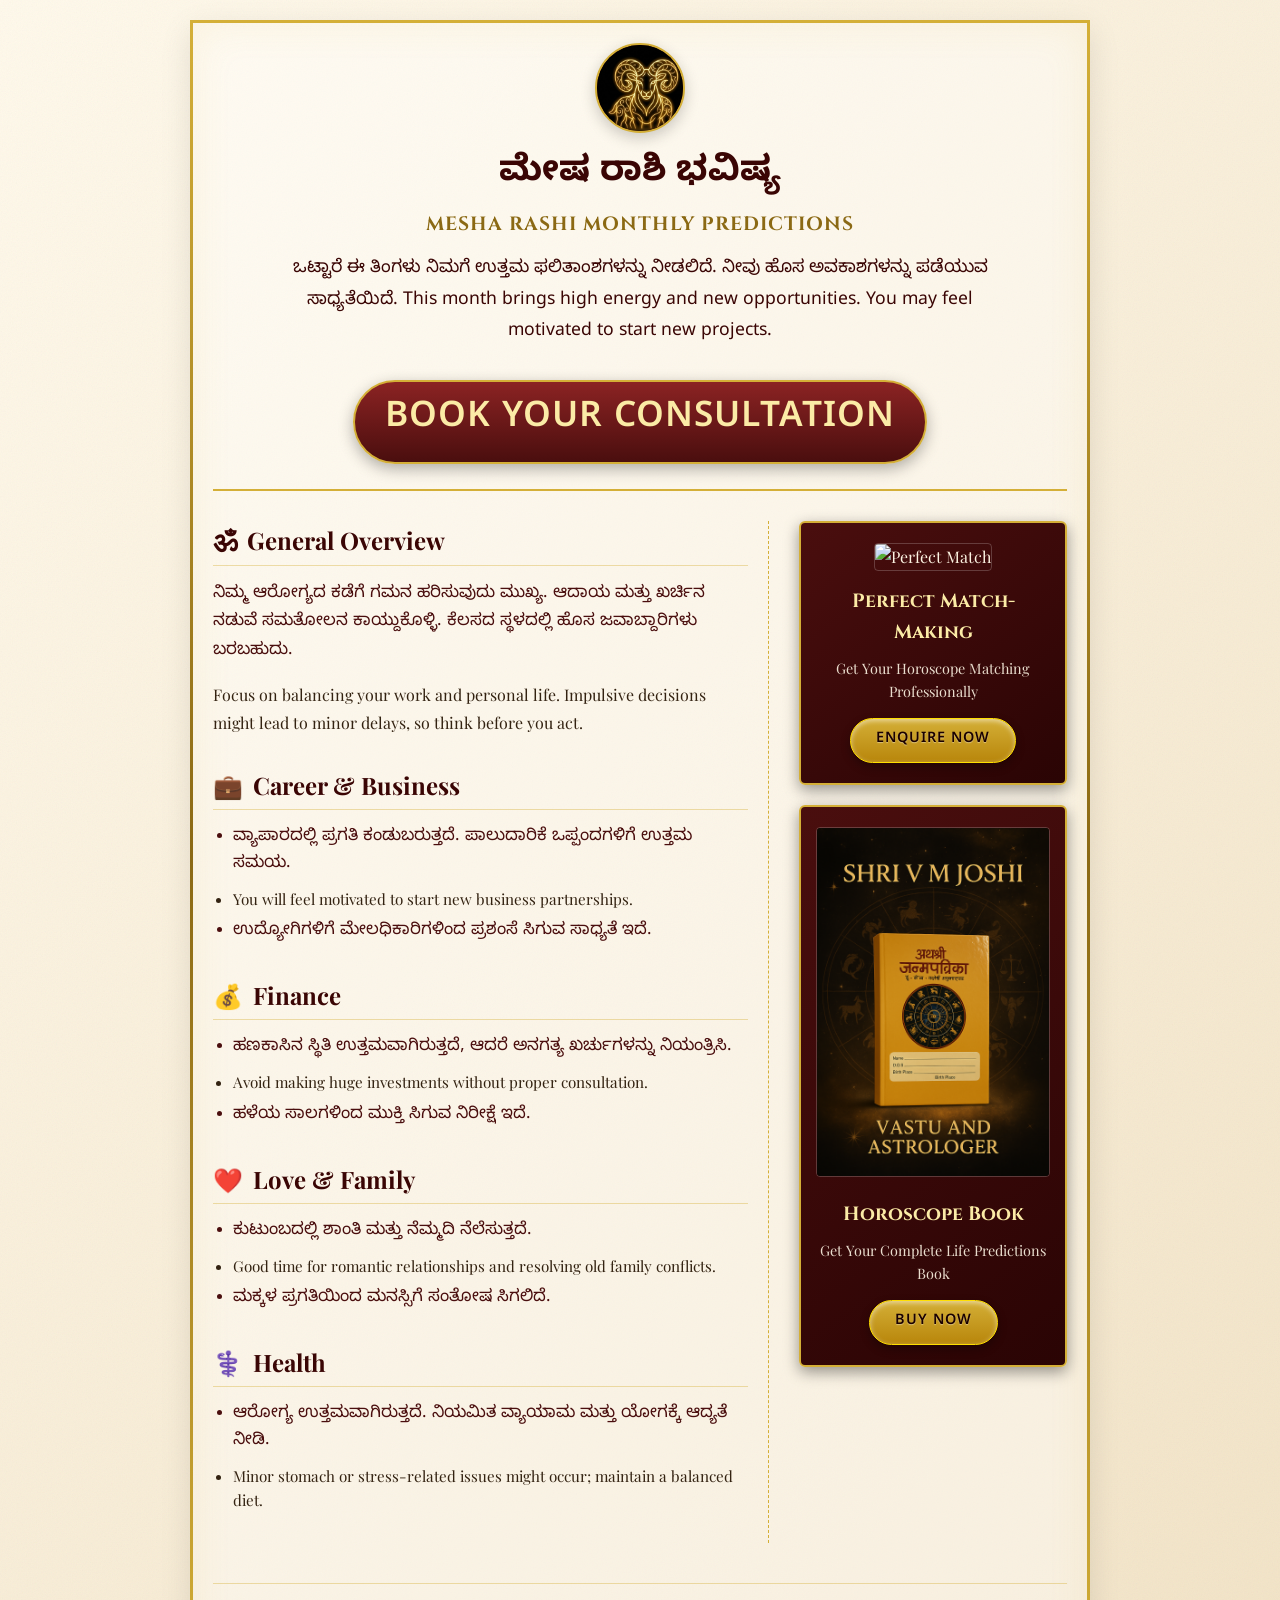
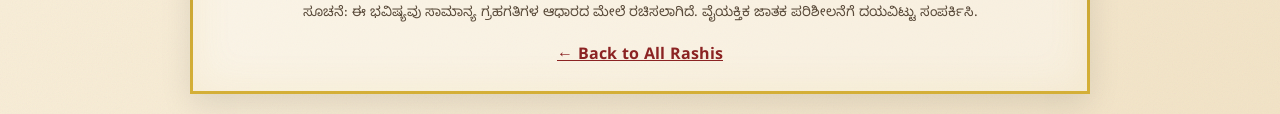
==== mesha.html @ 95250525 "Initial commit" ====
<!DOCTYPE html>
<html lang="en">

<head>
    <meta charset="UTF-8">
    <meta name="viewport" content="width=device-width, initial-scale=1.0">
    <title>Mesha Rashi Predictions - Astrovastu Shri M Joshi</title>
    <link rel="stylesheet" href="assets/css/style.css">
    <!-- Placeholder for SEO -->
    <meta name="description" content="Monthly predictions for Mesha Rashi.">
</head>

<body class="prediction-body">

    <div class="container">
        <div class="prediction-container">

            <!-- Header Section -->
            <div class="prediction-header">
                <div class="header-rashi-icon">
                    <img src="assets/img/rashis/mesha.jpeg" alt="Mesha Rashi">
                </div>
                <h1 class="kannada-text">ಮೇಷ ರಾಶಿ ಭವಿಷ್ಯ</h1>
                <h2 class="english-heading">Mesha Rashi Monthly Predictions</h2>

                <p class="kannada-text"
                    style="max-width: 700px; margin: 15px auto 0; font-size: 1.1rem; line-height: 1.8;">
                    ಒಟ್ಟಾರೆ ಈ ತಿಂಗಳು ನಿಮಗೆ ಉತ್ತಮ ಫಲಿತಾಂಶಗಳನ್ನು ನೀಡಲಿದೆ. ನೀವು ಹೊಸ ಅವಕಾಶಗಳನ್ನು ಪಡೆಯುವ ಸಾಧ್ಯತೆಯಿದೆ.
                    This month brings high energy and new opportunities. You may feel motivated to start new projects.
                </p>

                <!-- Main CTA Button underneath intro -->
                <a href="https://astrovastushrivmjoshi.com/services/astrology-consultation/"
                    class="btn btn-cta-large kannada-text">
                    Book Your Consultation
                </a>
            </div>

            <!-- Content Layout -->
            <div class="prediction-content-wrapper">

                <!-- Main Text Content (Left Column on Desktop) -->
                <div class="main-content">

                    <!-- General Overview -->
                    <div class="pred-section">
                        <h3><span style="font-size: 1.8rem; line-height: 1;">ॐ</span> General Overview</h3>
                        <p class="kannada-text">
                            ನಿಮ್ಮ ಆರೋಗ್ಯದ ಕಡೆಗೆ ಗಮನ ಹರಿಸುವುದು ಮುಖ್ಯ. ಆದಾಯ ಮತ್ತು ಖರ್ಚಿನ ನಡುವೆ ಸಮತೋಲನ ಕಾಯ್ದುಕೊಳ್ಳಿ. ಕೆಲಸದ
                            ಸ್ಥಳದಲ್ಲಿ ಹೊಸ ಜವಾಬ್ದಾರಿಗಳು ಬರಬಹುದು.
                        </p>
                        <p>
                            Focus on balancing your work and personal life. Impulsive decisions might lead to minor
                            delays, so think before you act.
                        </p>
                    </div>

                    <!-- Career & Business -->
                    <div class="pred-section">
                        <h3><span style="font-size: 1.5rem; line-height: 1;">💼</span> Career & Business</h3>
                        <ul>
                            <li class="kannada-text">ವ್ಯಾಪಾರದಲ್ಲಿ ಪ್ರಗತಿ ಕಂಡುಬರುತ್ತದೆ. ಪಾಲುದಾರಿಕೆ ಒಪ್ಪಂದಗಳಿಗೆ ಉತ್ತಮ ಸಮಯ.
                            </li>
                            <li>You will feel motivated to start new business partnerships.</li>
                            <li class="kannada-text">ಉದ್ಯೋಗಿಗಳಿಗೆ ಮೇಲಧಿಕಾರಿಗಳಿಂದ ಪ್ರಶಂಸೆ ಸಿಗುವ ಸಾಧ್ಯತೆ ಇದೆ.</li>
                        </ul>
                    </div>

                    <!-- Finance -->
                    <div class="pred-section">
                        <h3><span style="font-size: 1.5rem; line-height: 1;">💰</span> Finance</h3>
                        <ul>
                            <li class="kannada-text">ಹಣಕಾಸಿನ ಸ್ಥಿತಿ ಉತ್ತಮವಾಗಿರುತ್ತದೆ, ಆದರೆ ಅನಗತ್ಯ ಖರ್ಚುಗಳನ್ನು
                                ನಿಯಂತ್ರಿಸಿ.</li>
                            <li>Avoid making huge investments without proper consultation.</li>
                            <li class="kannada-text">ಹಳೆಯ ಸಾಲಗಳಿಂದ ಮುಕ್ತಿ ಸಿಗುವ ನಿರೀಕ್ಷೆ ಇದೆ.</li>
                        </ul>
                    </div>

                    <!-- Love & Family -->
                    <div class="pred-section">
                        <h3><span style="font-size: 1.5rem; line-height: 1;">❤️</span> Love & Family</h3>
                        <ul>
                            <li class="kannada-text">ಕುಟುಂಬದಲ್ಲಿ ಶಾಂತಿ ಮತ್ತು ನೆಮ್ಮದಿ ನೆಲೆಸುತ್ತದೆ.</li>
                            <li>Good time for romantic relationships and resolving old family conflicts.</li>
                            <li class="kannada-text">ಮಕ್ಕಳ ಪ್ರಗತಿಯಿಂದ ಮನಸ್ಸಿಗೆ ಸಂತೋಷ ಸಿಗಲಿದೆ.</li>
                        </ul>
                    </div>

                    <!-- Health -->
                    <div class="pred-section">
                        <h3><span style="font-size: 1.5rem; line-height: 1;">⚕️</span> Health</h3>
                        <ul>
                            <li class="kannada-text">ಆರೋಗ್ಯ ಉತ್ತಮವಾಗಿರುತ್ತದೆ. ನಿಯಮಿತ ವ್ಯಾಯಾಮ ಮತ್ತು ಯೋಗಕ್ಕೆ ಆದ್ಯತೆ ನೀಡಿ.
                            </li>
                            <li>Minor stomach or stress-related issues might occur; maintain a balanced diet.</li>
                        </ul>
                    </div>
                </div> <!-- End Main Content -->

                <!-- Sidebar Content (Right Column on Desktop) -->
                <div class="sidebar">

                    <!-- Perfect Match CTA -->
                    <div class="sidebar-cta">
                        <img src="assets/img/matchmaking.PNG" alt="Perfect Match">
                        <h4>Perfect Match-Making</h4>
                        <p>Get Your Horoscope Matching Professionally</p>
                        <a href="#" class="btn btn-primary">Enquire Now</a>
                    </div>

                    <!-- Horoscope Book CTA -->
                    <div class="sidebar-cta">
                        <img src="assets/img/horoscope.PNG" alt="Horoscope Book">
                        <h4>Horoscope Book</h4>
                        <p>Get Your Complete Life Predictions Book</p>
                        <a href="https://astrovastushrivmjoshi.com/horoscopebook/" class="btn btn-primary">Buy Now</a>
                    </div>

                </div> <!-- End Sidebar -->

            </div> <!-- End Content Wrapper -->

            <!-- Bottom Disclaimer/Footer -->
            <div
                style="text-align: center; margin-top: 40px; border-top: 1px solid rgba(212, 175, 55, 0.4); padding-top: 20px;">
                <p class="kannada-text" style="font-size: 0.85rem; opacity: 0.8;">
                    ಸೂಚನೆ: ಈ ಭವಿಷ್ಯವು ಸಾಮಾನ್ಯ ಗ್ರಹಗತಿಗಳ ಆಧಾರದ ಮೇಲೆ ರಚಿಸಲಾಗಿದೆ. ವೈಯಕ್ತಿಕ ಜಾತಕ ಪರಿಶೀಲನೆಗೆ ದಯವಿಟ್ಟು
                    ಸಂಪರ್ಕಿಸಿ.
                </p>
                <div style="margin-top: 15px;">
                    <a href="index.html"
                        style="color: #8B2323; text-decoration: underline; font-weight: bold; font-family: var(--font-kannada);">←
                        Back to All Rashis</a>
                </div>
            </div>

        </div> <!-- End Prediction Container -->
    </div>

</body>

</html>
---- assets/css/style.css ----
@import url('https://fonts.googleapis.com/css2?family=Cinzel:wght@600;700&family=Noto+Sans+Kannada:wght@400;600;700&family=Playfair+Display:ital,wght@0,400;0,600;0,700;1,400&display=swap');

:root {
    /* Color Palette */
    --gold-primary: #F3C34B;
    --gold-light: #FBEBA6;
    --gold-dark: #C49221;
    --gold-metallic: linear-gradient(135deg, #FFF2A8 0%, #D4AF37 50%, #996B1C 100%);
    
    --bg-dark-red: #3A0504;
    --bg-darker-red: #1A0000;
    --bg-parchment: #FDF4E3;
    --text-dark: #332211;
    --text-light: #FDF4E3;

    /* Fonts */
    --font-heading-en: 'Cinzel', serif;
    --font-body-en: 'Playfair Display', serif;
    --font-kannada: 'Noto Sans Kannada', sans-serif;
}

* {
    margin: 0;
    padding: 0;
    box-sizing: border-box;
}

body {
    font-family: var(--font-body-en);
    background-color: var(--bg-dark-red);
    color: var(--text-light);
    line-height: 1.6;
    overflow-x: hidden;
}

/* =========================================================================
   UTILITIES
   ========================================================================= */
.text-center { text-align: center; }
.kannada-text { font-family: var(--font-kannada); }
.english-heading { font-family: var(--font-heading-en); text-transform: uppercase; letter-spacing: 1px; }

.gold-text {
    background: var(--gold-metallic);
    -webkit-background-clip: text;
    background-clip: text;
    color: transparent;
    text-shadow: 0px 2px 4px rgba(0,0,0,0.5);
}

.gold-border {
    border: 2px solid transparent;
    border-image: linear-gradient(to right, #C49221, #FFF2A8, #C49221) 1;
}

.container {
    width: 100%;
    max-width: 1200px;
    margin: 0 auto;
    padding: 0 15px;
}

/* =========================================================================
   INDEX PAGE: MAIN PREDICTIONS GRID (DARK THEME)
   ========================================================================= */
.index-body {
    position: relative;
    background-color: var(--bg-darker-red);
    min-height: 100vh;
    z-index: 0;
    overflow-x: hidden;
}

.index-body::before {
    content: '';
    position: fixed;
    top: 0; left: 0; width: 100%; height: 100%;
    z-index: -2;
    background: 
        radial-gradient(circle at 20% 30%, rgba(139, 35, 35, 0.5) 0%, transparent 50%),
        radial-gradient(circle at 80% 20%, rgba(212, 175, 55, 0.15) 0%, transparent 40%),
        radial-gradient(circle at 50% 90%, rgba(74, 14, 14, 0.6) 0%, transparent 50%),
        linear-gradient(135deg, #240000 0%, #0a0000 100%);
}

.index-body::after {
    content: '';
    position: fixed;
    top: 0; left: 0; width: 100%; height: 100%;
    z-index: -1;
    background-image: 
        radial-gradient(2px 2px at 15px 25px, #FFE066 100%, transparent),
        radial-gradient(2px 2px at 50px 70px, rgba(255,255,255,0.8) 100%, transparent),
        radial-gradient(1.5px 1.5px at 90px 40px, #F3C34B 100%, transparent),
        radial-gradient(1px 1px at 130px 110px, rgba(255,255,255,0.6) 100%, transparent),
        radial-gradient(2.5px 2.5px at 180px 30px, #FFE066 100%, transparent),
        radial-gradient(1px 1px at 220px 140px, rgba(255,255,255,0.5) 100%, transparent),
        radial-gradient(2px 2px at 270px 80px, #F3C34B 100%, transparent),
        radial-gradient(1.5px 1.5px at 320px 160px, rgba(255,255,255,0.7) 100%, transparent),
        radial-gradient(1px 1px at 380px 20px, #FFE066 100%, transparent);
    background-size: 400px 400px;
    opacity: 0.6;
    animation: stardust 30s linear infinite;
}

@keyframes stardust {
    0% { background-position: 0px 0px; opacity: 0.4; }
    50% { opacity: 0.8; }
    100% { background-position: -400px -400px; opacity: 0.4; }
}

/* Zodiac Wheel Background Graphic for extra flair */
.zodiac-bg {
    position: fixed;
    top: 35%;
    left: 50%;
    transform: translate(-50%, -50%);
    width: 600px;
    height: 600px;
    background-image: url('../img/indian_rashi_wheel.png');
    background-size: contain;
    background-position: center;
    background-repeat: no-repeat;
    z-index: -1;
    pointer-events: none;
    opacity: 0.25;
    animation: rotateSlow 180s linear infinite;
    mix-blend-mode: screen;
}

@media (max-width: 768px) {
    .zodiac-bg {
        width: 120vw;
        height: 120vw;
        top: 30%;
        opacity: 0.15;
    }
}

@keyframes rotateSlow {
    from { transform: translate(-50%, -50%) rotate(0deg); }
    to { transform: translate(-50%, -50%) rotate(360deg); }
}

.hero-section {
    padding: 40px 15px;
    text-align: center;
    position: relative;
}



.title-kannada {
    font-size: 2.5rem;
    font-weight: 700;
    margin-bottom: 5px;
    color: var(--gold-primary);
    text-shadow: 0 0 15px rgba(243, 195, 75, 0.4);
}

.title-english {
    font-size: 1.2rem;
    font-weight: 600;
    letter-spacing: 2px;
    margin-bottom: 30px;
    color: var(--gold-light);
}

/* Guru Portrait Card */
.guru-portrait {
    width: 250px;
    height: 300px;
    margin: 0 auto;
    border-radius: 8px;
    padding: 6px;
    background: var(--gold-metallic);
    box-shadow: 0 10px 30px rgba(0,0,0,0.8), 0 0 40px rgba(243, 195, 75, 0.2);
    position: relative;
    overflow: hidden;
}

.guru-portrait img {
    width: 100%;
    height: 100%;
    object-fit: cover;
    border-radius: 4px;
    border: 2px solid var(--bg-darker-red);
}

.guru-name {
    margin-top: 15px;
    font-size: 1.4rem;
    color: #fff;
    text-shadow: 0 2px 4px rgba(0,0,0,0.8);
}

/* Rashi Grid Section */
.rashi-section {
    padding: 40px 15px 80px;
    background: linear-gradient(to bottom, transparent, rgba(0,0,0,0.5));
    border-top: 1px solid rgba(243, 195, 75, 0.3);
    margin-top: 40px;
}

.section-title {
    font-size: 2rem;
    margin-bottom: 30px;
}

.rashi-grid {
    display: grid;
    grid-template-columns: repeat(auto-fill, minmax(140px, 1fr));
    gap: 20px;
    max-width: 900px;
    margin: 0 auto;
}

.rashi-card {
    background: linear-gradient(145deg, #4A0E0E, #2A0404);
    border: 2px solid #8B6914;
    border-radius: 8px;
    padding: 15px 10px;
    text-align: center;
    cursor: pointer;
    transition: all 0.3s ease;
    text-decoration: none;
    display: flex;
    flex-direction: column;
    align-items: center;
    justify-content: center;
    box-shadow: 0 4px 15px rgba(0,0,0,0.6), inset 0 0 10px rgba(243, 195, 75, 0.1);
}

.rashi-card:hover {
    transform: translateY(-5px);
    border-color: var(--gold-primary);
    box-shadow: 0 8px 25px rgba(0,0,0,0.8), inset 0 0 15px rgba(243, 195, 75, 0.3);
}

.rashi-icon {
    width: 100px;
    height: 100px;
    background-color: #050000;
    border-radius: 50%;
    margin-bottom: 10px;
    display: flex;
    align-items: center;
    justify-content: center;
    border: 2px solid var(--gold-primary);
    box-shadow: 0 0 15px rgba(243, 195, 75, 0.4), inset 0 0 10px rgba(243, 195, 75, 0.2);
    overflow: hidden; /* Ensure square images are clipped to the circle */
}

.rashi-icon img {
    width: 100%;
    height: 100%;
    object-fit: cover; /* Make sure the image covers the circle without stretching */
    /* Remove the extreme drop-shadows that worked for transparent SVGs but look bad on solid JPEGs */
    filter: none; 
}

.rashi-name-kn {
    font-weight: 700;
    font-size: 1.1rem;
    color: var(--text-light);
    margin-bottom: 2px;
}

.rashi-name-en {
    font-size: 0.8rem;
    color: var(--gold-light);
    text-transform: uppercase;
    letter-spacing: 1px;
}

/* Responsive adjustments */
@media (max-width: 480px) {
    .rashi-grid {
        grid-template-columns: repeat(2, 1fr);
        gap: 12px;
    }
    .title-kannada { font-size: 2rem; }
    .guru-portrait { width: 200px; height: 250px; }
}

@media (min-width: 768px) {
    .rashi-grid {
        grid-template-columns: repeat(4, 1fr);
    }
}

/* =========================================================================
   PREDICTION PAGE (PARCHMENT THEME)
   ========================================================================= */
.prediction-body {
    background-color: var(--bg-parchment);
    /* Simple SVG noise for paper texture */
    background-image: url('data:image/svg+xml;utf8,<svg width="100%" height="100%" xmlns="http://www.w3.org/2000/svg"><filter id="noise"><feTurbulence type="fractalNoise" baseFrequency="0.8" numOctaves="4" stitchTiles="stitch"/></filter><rect width="100%" height="100%" filter="url(%23noise)" opacity="0.06"/></svg>'), linear-gradient(135deg, #FFF9EB, #F2E3C6);
    color: var(--text-dark);
    min-height: 100vh;
}

.prediction-container {
    max-width: 900px;
    margin: 20px auto;
    padding: 20px;
    background: rgba(255, 255, 255, 0.4);
    border: 3px solid transparent;
    border-image: linear-gradient(to bottom, #D4AF37, #8B6914, #D4AF37) 1;
    box-shadow: 0 10px 30px rgba(0,0,0,0.1), inset 0 0 40px rgba(212, 175, 55, 0.1);
}

.prediction-header {
    text-align: center;
    border-bottom: 2px solid #D4AF37;
    padding-bottom: 20px;
    margin-bottom: 30px;
    position: relative;
}

.prediction-header .kannada-text {
    font-size: 2.2rem;
    color: var(--bg-dark-red);
    margin-bottom: 5px;
}

.prediction-header .english-heading {
    font-size: 1.2rem;
    color: #8B6914;
    letter-spacing: 1px;
}

/* The decorative Rashi Icon in header */
.header-rashi-icon {
    width: 90px;
    height: 90px;
    margin: 0 auto 15px;
    border-radius: 50%;
    border: 2px solid #D4AF37;
    background: var(--bg-dark-red);
    display: flex;
    align-items: center;
    justify-content: center;
    box-shadow: 0 5px 15px rgba(0,0,0,0.2);
    overflow: hidden; /* Ensure square JPEGs are cropped to the circle */
}

.header-rashi-icon img {
    width: 100%;
    height: 100%;
    object-fit: cover; /* Fit the JPEG without stretching */
}

/* Content Layout: 2 Columns on Desktop */
.prediction-content-wrapper {
    display: flex;
    flex-direction: column;
    gap: 30px;
}

@media (min-width: 768px) {
    .prediction-content-wrapper {
        flex-direction: row;
    }
    .main-content {
        flex: 2;
        padding-right: 20px;
        border-right: 1px dashed #D4AF37;
    }
    .sidebar {
        flex: 1;
        display: flex;
        flex-direction: column;
        gap: 20px;
    }
}

/* Prediction Sections */
.pred-section {
    margin-bottom: 30px;
}

.pred-section h3 {
    font-size: 1.5rem;
    color: var(--bg-dark-red);
    margin-bottom: 15px;
    border-bottom: 1px solid rgba(212, 175, 55, 0.4);
    padding-bottom: 5px;
    display: flex;
    align-items: center;
    gap: 10px;
}

.pred-section p {
    font-size: 1rem;
    margin-bottom: 15px;
    line-height: 1.7;
}

.pred-section ul {
    list-style-type: disc;
    padding-left: 20px;
    margin-bottom: 15px;
}

.pred-section li {
    margin-bottom: 8px;
    font-size: 0.95rem;
}

.pred-section .kannada-text {
    font-size: 1.05rem;
    color: #4A0E0E; /* Slightly darker for readability */
}

/* Sidebar Call-to-Action Cards */
.sidebar-cta {
    background: linear-gradient(145deg, #4A0E0E, #2A0404);
    border: 2px solid #D4AF37;
    border-radius: 6px;
    padding: 20px 15px;
    text-align: center;
    color: var(--text-light);
    box-shadow: 0 5px 15px rgba(0,0,0,0.4);
}

.sidebar-cta img {
    width: 100%;
    max-width: 250px;
    border-radius: 4px;
    margin-bottom: 15px;
    border: 1px solid rgba(255,255,255,0.2);
}

.sidebar-cta h4 {
    color: var(--gold-light);
    font-size: 1.2rem;
    margin-bottom: 10px;
    font-family: var(--font-heading-en);
}

.sidebar-cta p {
    font-size: 0.9rem;
    margin-bottom: 15px;
    opacity: 0.9;
}

/* Buttons */
.btn {
    display: inline-block;
    padding: 10px 25px;
    border-radius: 25px;
    text-decoration: none;
    font-weight: 600;
    text-transform: uppercase;
    font-size: 0.9rem;
    letter-spacing: 1px;
    transition: all 0.3s ease;
    border: none;
    cursor: pointer;
    font-family: var(--font-kannada), sans-serif;
}

.btn-primary {
    background: linear-gradient(180deg, #D4AF37 0%, #B8860B 100%);
    color: var(--bg-darker-red) !important;
    border: 1px solid #FFDF00;
    box-shadow: 0 4px 10px rgba(0,0,0,0.3), inset 0 2px 5px rgba(255,255,255,0.5);
    text-shadow: 0 1px 1px rgba(255,255,255,0.4);
}

.btn-primary:hover {
    background: linear-gradient(180deg, #FFDF00 0%, #D4AF37 100%);
    transform: translateY(-2px);
    box-shadow: 0 6px 15px rgba(0,0,0,0.4), inset 0 2px 5px rgba(255,255,255,0.5);
}

.btn-cta-large {
    display: inline-block;
    width: auto;
    max-width: 100%;
    margin: 30px auto 0;
    padding: 12px 30px;
    font-size: 1rem;
    text-align: center;
    border-radius: 50px;
    background: linear-gradient(180deg, #8B2323 0%, #4A0E0E 100%);
    color: var(--gold-light) !important;
    border: 2px solid #D4AF37;
    box-shadow: 0 5px 15px rgba(0,0,0,0.3);
    white-space: nowrap;
}

.btn-cta-large:hover {
    background: linear-gradient(180deg, #A52A2A 0%, #5C1212 100%);
    color: #FFF !important;
}

/* Mobile Adjustments for Prediction Page */
@media (max-width: 767px) {
    .prediction-container {
        margin: 10px;
        padding: 15px;
        border-width: 2px;
    }
    .prediction-header .kannada-text { font-size: 1.8rem; }
    .pred-section h3 { font-size: 1.3rem; }
    
    .sidebar {
        margin-top: 30px;
        border-top: 2px dashed #D4AF37;
        padding-top: 30px;
    }
}
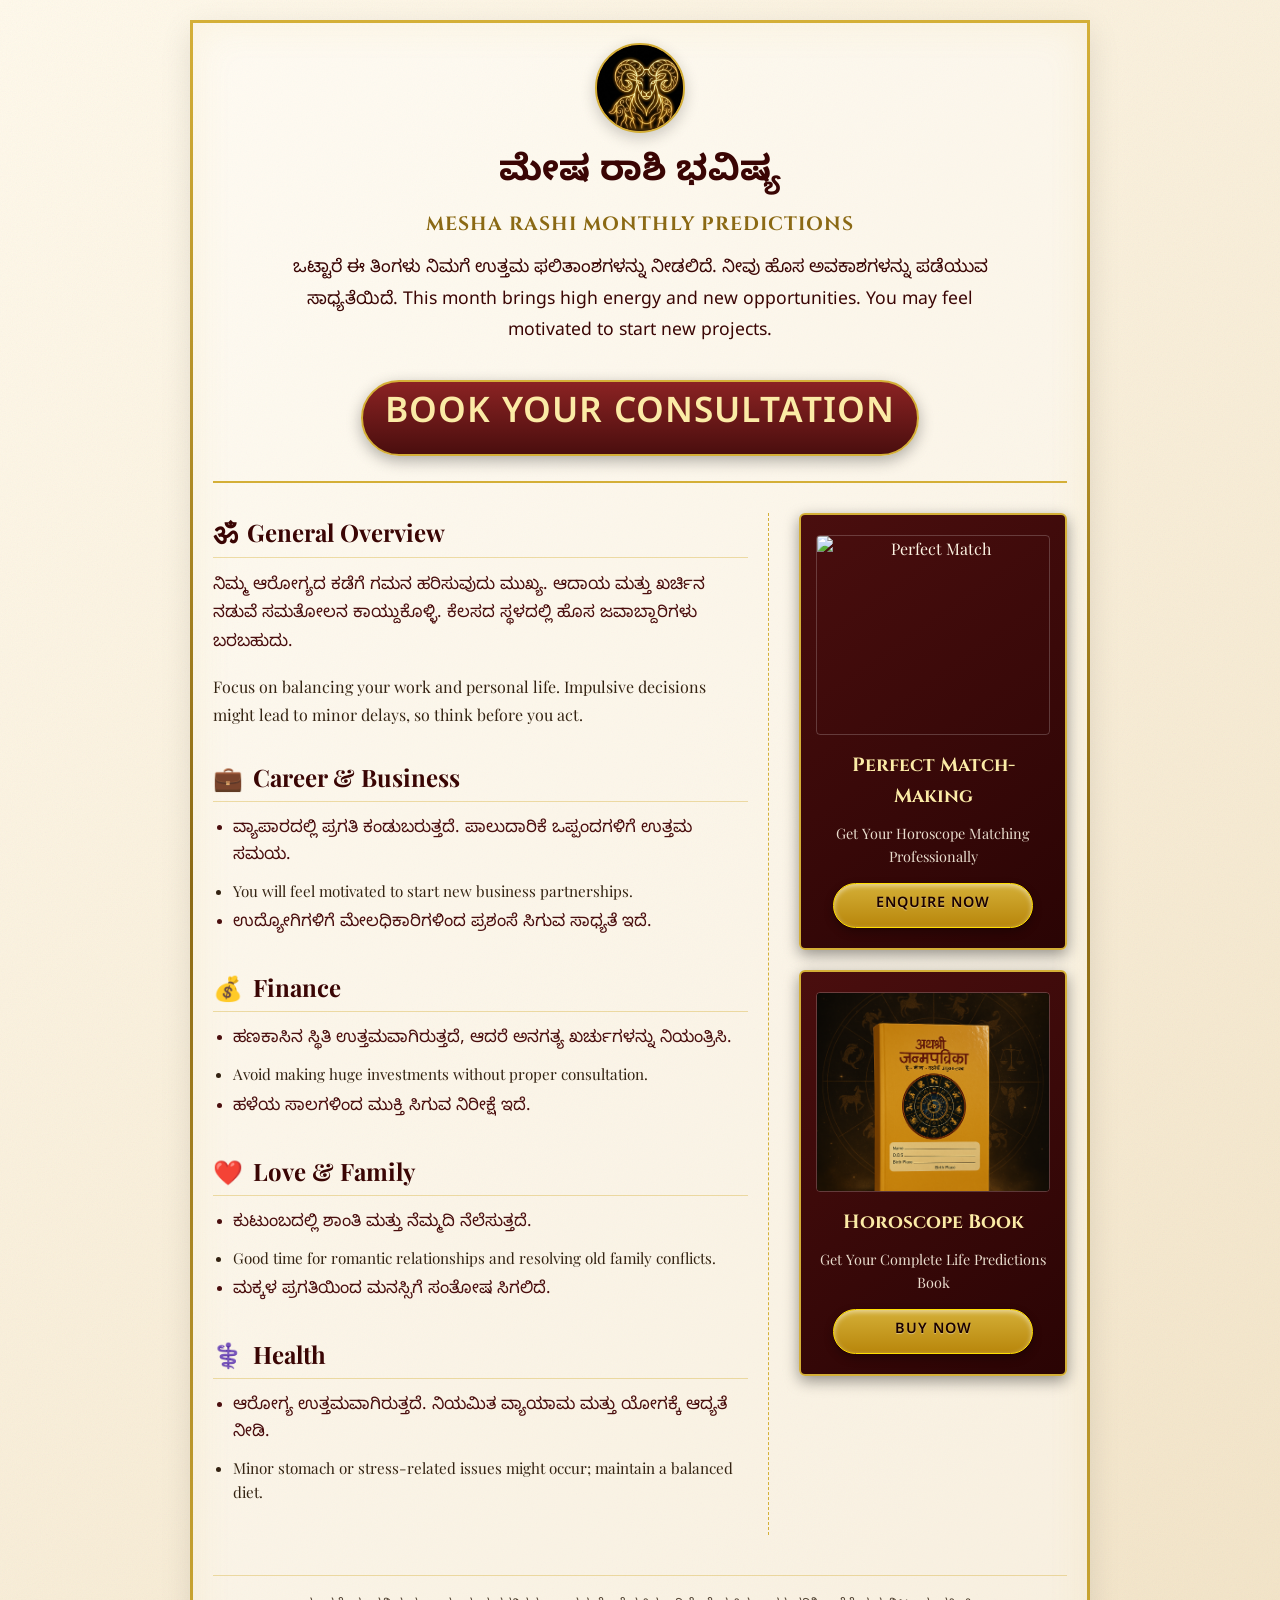
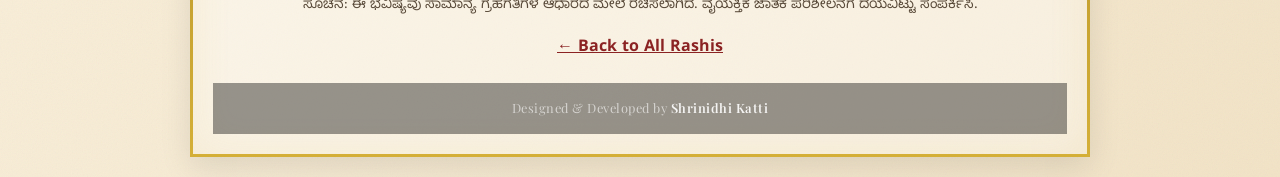
==== commit 64774919: "Update styles, pages, and data" ====
--- a/mesha.html
+++ b/mesha.html
@@ -133,6 +133,9 @@
                         style="color: #8B2323; text-decoration: underline; font-weight: bold; font-family: var(--font-kannada);">←
                         Back to All Rashis</a>
                 </div>
+                <div class="site-footer" style="margin-top: 20px; border-top: none;">
+                    <p>Designed &amp; Developed by <a href="https://www.prashanvitech.com/" target="_blank">Shrinidhi Katti</a></p>
+                </div>
             </div>
 
         </div> <!-- End Prediction Container -->
--- a/assets/css/style.css
+++ b/assets/css/style.css
@@ -143,7 +143,7 @@
 }
 
 .hero-section {
-    padding: 40px 15px;
+    padding: 25px 15px 15px;
     text-align: center;
     position: relative;
 }
@@ -196,10 +196,10 @@
 
 /* Rashi Grid Section */
 .rashi-section {
-    padding: 40px 15px 80px;
+    padding: 15px 15px 80px;
     background: linear-gradient(to bottom, transparent, rgba(0,0,0,0.5));
     border-top: 1px solid rgba(243, 195, 75, 0.3);
-    margin-top: 40px;
+    margin-top: 10px;
 }
 
 .section-title {
@@ -280,13 +280,29 @@
         gap: 12px;
     }
     .title-kannada { font-size: 2rem; }
-    .guru-portrait { width: 200px; height: 250px; }
+    .guru-portrait { width: 170px; height: 210px; }
 }
 
 @media (min-width: 768px) {
     .rashi-grid {
         grid-template-columns: repeat(4, 1fr);
     }
+}
+
+/* CTA Cards on Index Page */
+.index-cta-row {
+    display: flex;
+    gap: 20px;
+    justify-content: center;
+    align-items: stretch;
+    margin-top: 40px;
+    margin-bottom: 40px;
+    flex-wrap: wrap;
+}
+
+.index-cta-row .sidebar-cta {
+    max-width: 320px;
+    flex: 1;
 }
 
 /* =========================================================================
@@ -308,6 +324,7 @@
     border: 3px solid transparent;
     border-image: linear-gradient(to bottom, #D4AF37, #8B6914, #D4AF37) 1;
     box-shadow: 0 10px 30px rgba(0,0,0,0.1), inset 0 0 40px rgba(212, 175, 55, 0.1);
+    overflow: hidden;
 }
 
 .prediction-header {
@@ -422,14 +439,39 @@
     text-align: center;
     color: var(--text-light);
     box-shadow: 0 5px 15px rgba(0,0,0,0.4);
+    display: flex;
+    flex-direction: column;
+    align-items: center;
 }
 
 .sidebar-cta img {
     width: 100%;
     max-width: 250px;
+    height: 200px;
+    object-fit: cover;
     border-radius: 4px;
     margin-bottom: 15px;
     border: 1px solid rgba(255,255,255,0.2);
+}
+
+.sidebar-img-placeholder {
+    width: 100%;
+    aspect-ratio: 4 / 3;
+    background: linear-gradient(135deg, #2A0404, #1A0000);
+    border: 1px solid rgba(212, 175, 55, 0.3);
+    border-radius: 4px;
+    margin-bottom: 15px;
+    display: flex;
+    align-items: center;
+    justify-content: center;
+}
+
+.sidebar-img-placeholder span {
+    color: rgba(212, 175, 55, 0.4);
+    font-size: 0.8rem;
+    font-family: var(--font-heading-en);
+    text-transform: uppercase;
+    letter-spacing: 1px;
 }
 
 .sidebar-cta h4 {
@@ -443,6 +485,13 @@
     font-size: 0.9rem;
     margin-bottom: 15px;
     opacity: 0.9;
+    flex-grow: 1;
+}
+
+.sidebar-cta .btn {
+    margin-top: auto;
+    width: 100%;
+    max-width: 200px;
 }
 
 /* Buttons */
@@ -480,15 +529,17 @@
     width: auto;
     max-width: 100%;
     margin: 30px auto 0;
-    padding: 12px 30px;
-    font-size: 1rem;
+    padding: 8px 22px;
+    font-size: 0.85rem;
     text-align: center;
     border-radius: 50px;
     background: linear-gradient(180deg, #8B2323 0%, #4A0E0E 100%);
     color: var(--gold-light) !important;
     border: 2px solid #D4AF37;
     box-shadow: 0 5px 15px rgba(0,0,0,0.3);
-    white-space: nowrap;
+    white-space: normal;
+    word-break: break-word;
+    box-sizing: border-box;
 }
 
 .btn-cta-large:hover {
@@ -512,3 +563,24 @@
         padding-top: 30px;
     }
 }
+
+/* Footer */
+.site-footer {
+    text-align: center;
+    padding: 15px;
+    background: rgba(0,0,0,0.4);
+    color: rgba(255,255,255,0.6);
+    font-size: 0.8rem;
+    letter-spacing: 0.5px;
+}
+
+.site-footer a {
+    color: rgba(255,255,255,0.9);
+    text-decoration: none;
+    font-weight: 600;
+}
+
+.site-footer a:hover {
+    color: #D4AF37;
+    text-decoration: underline;
+}
